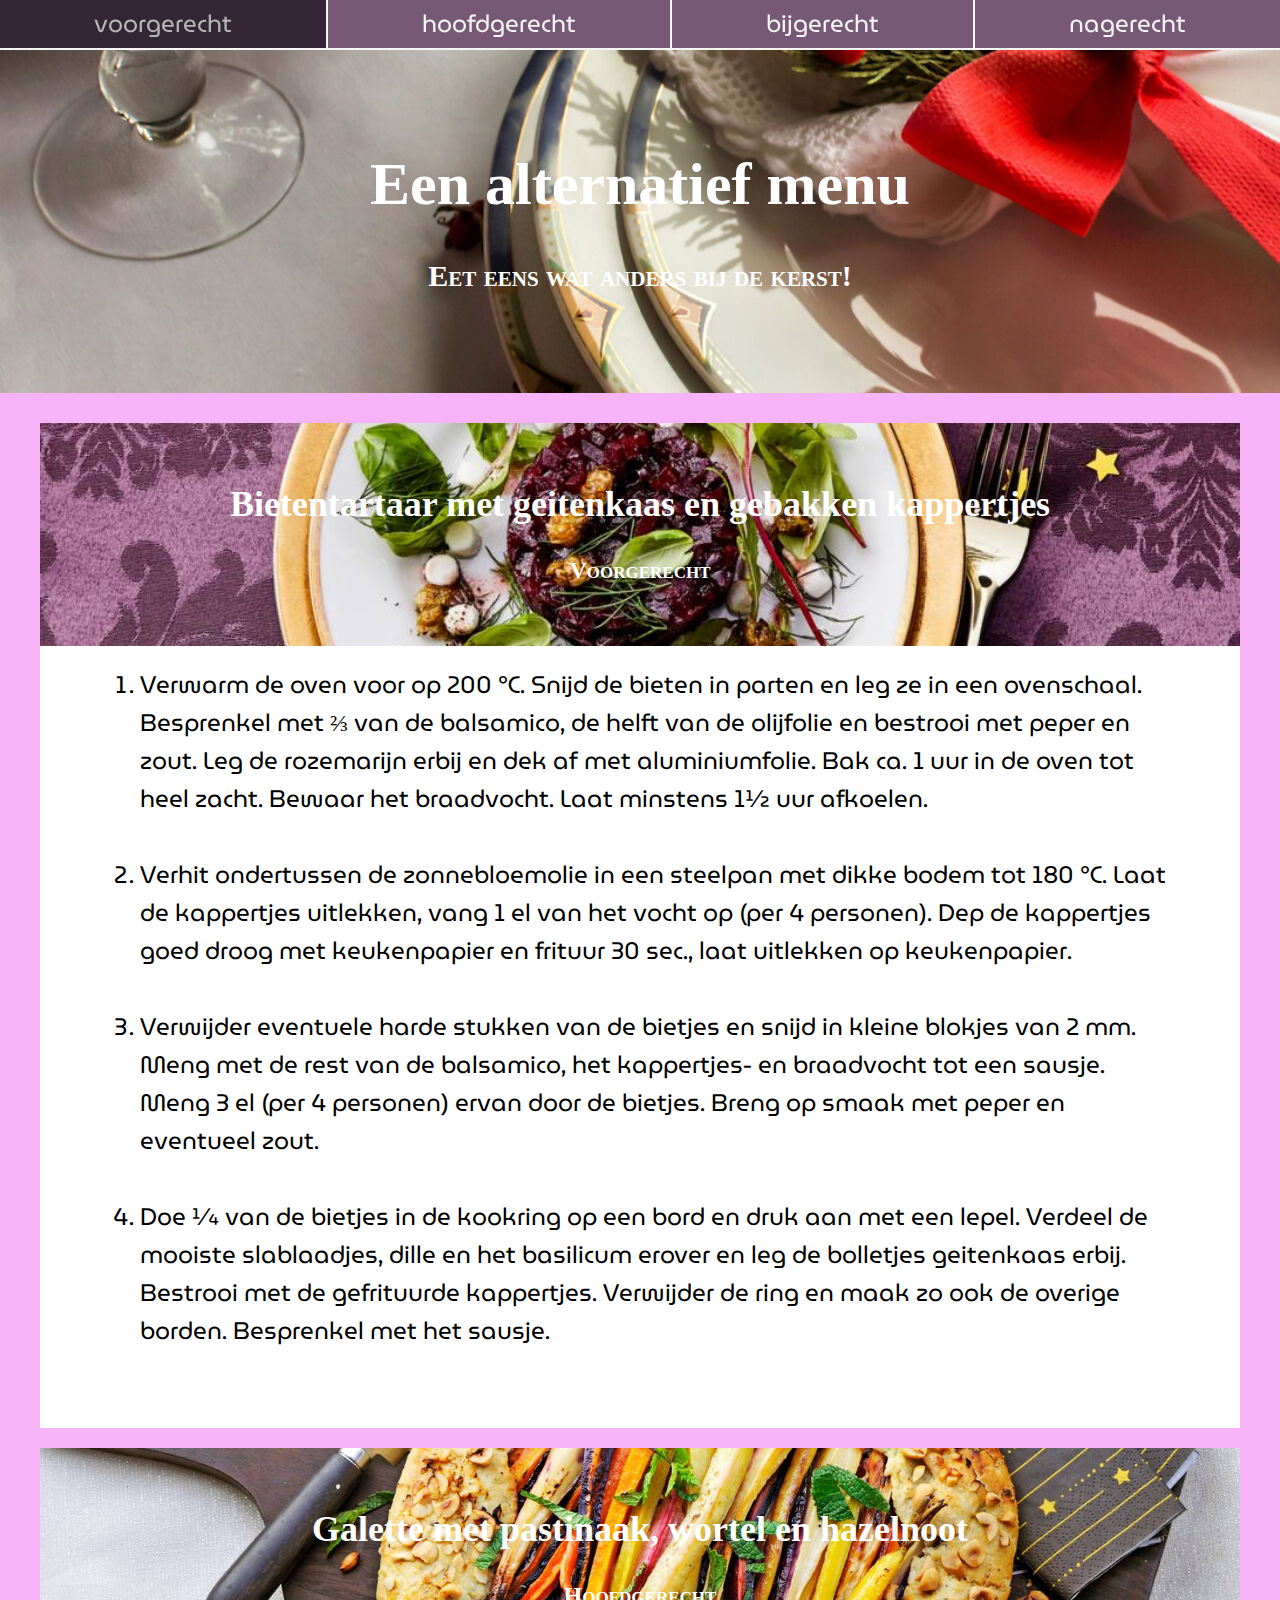
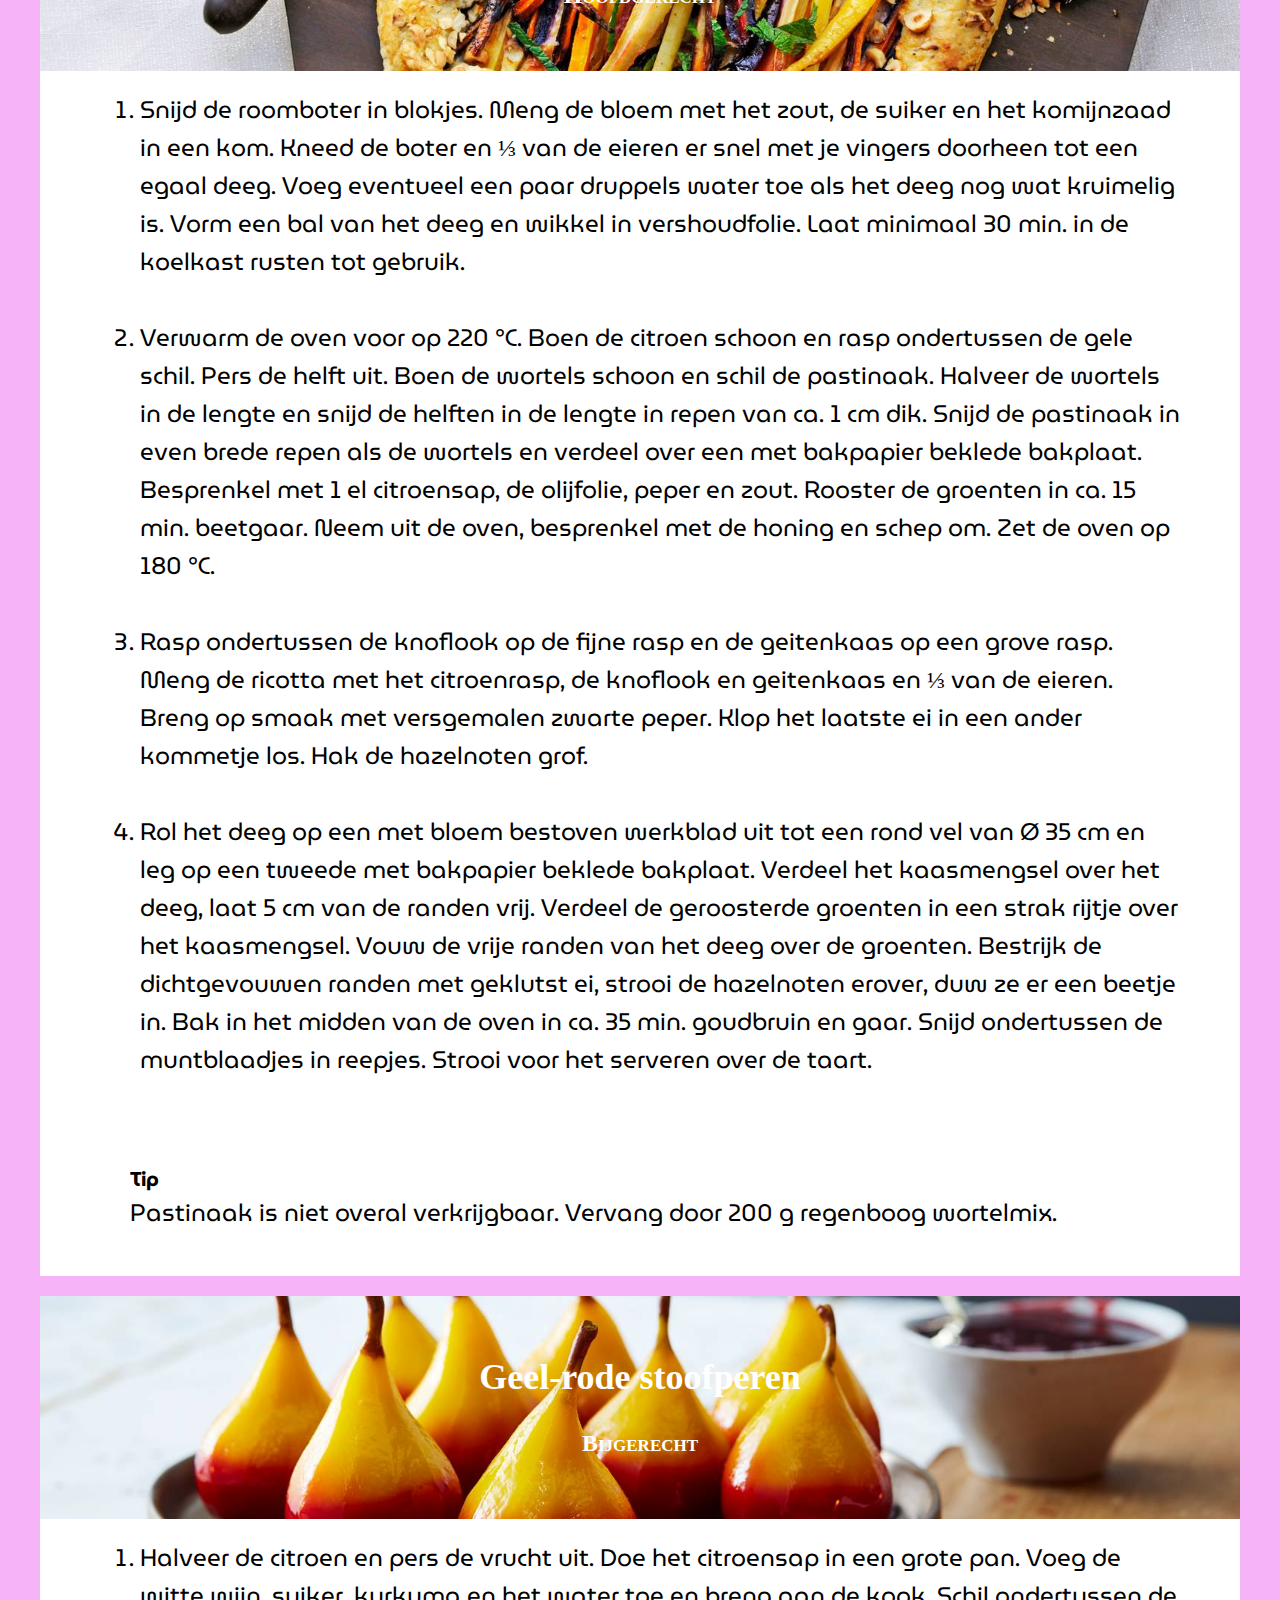
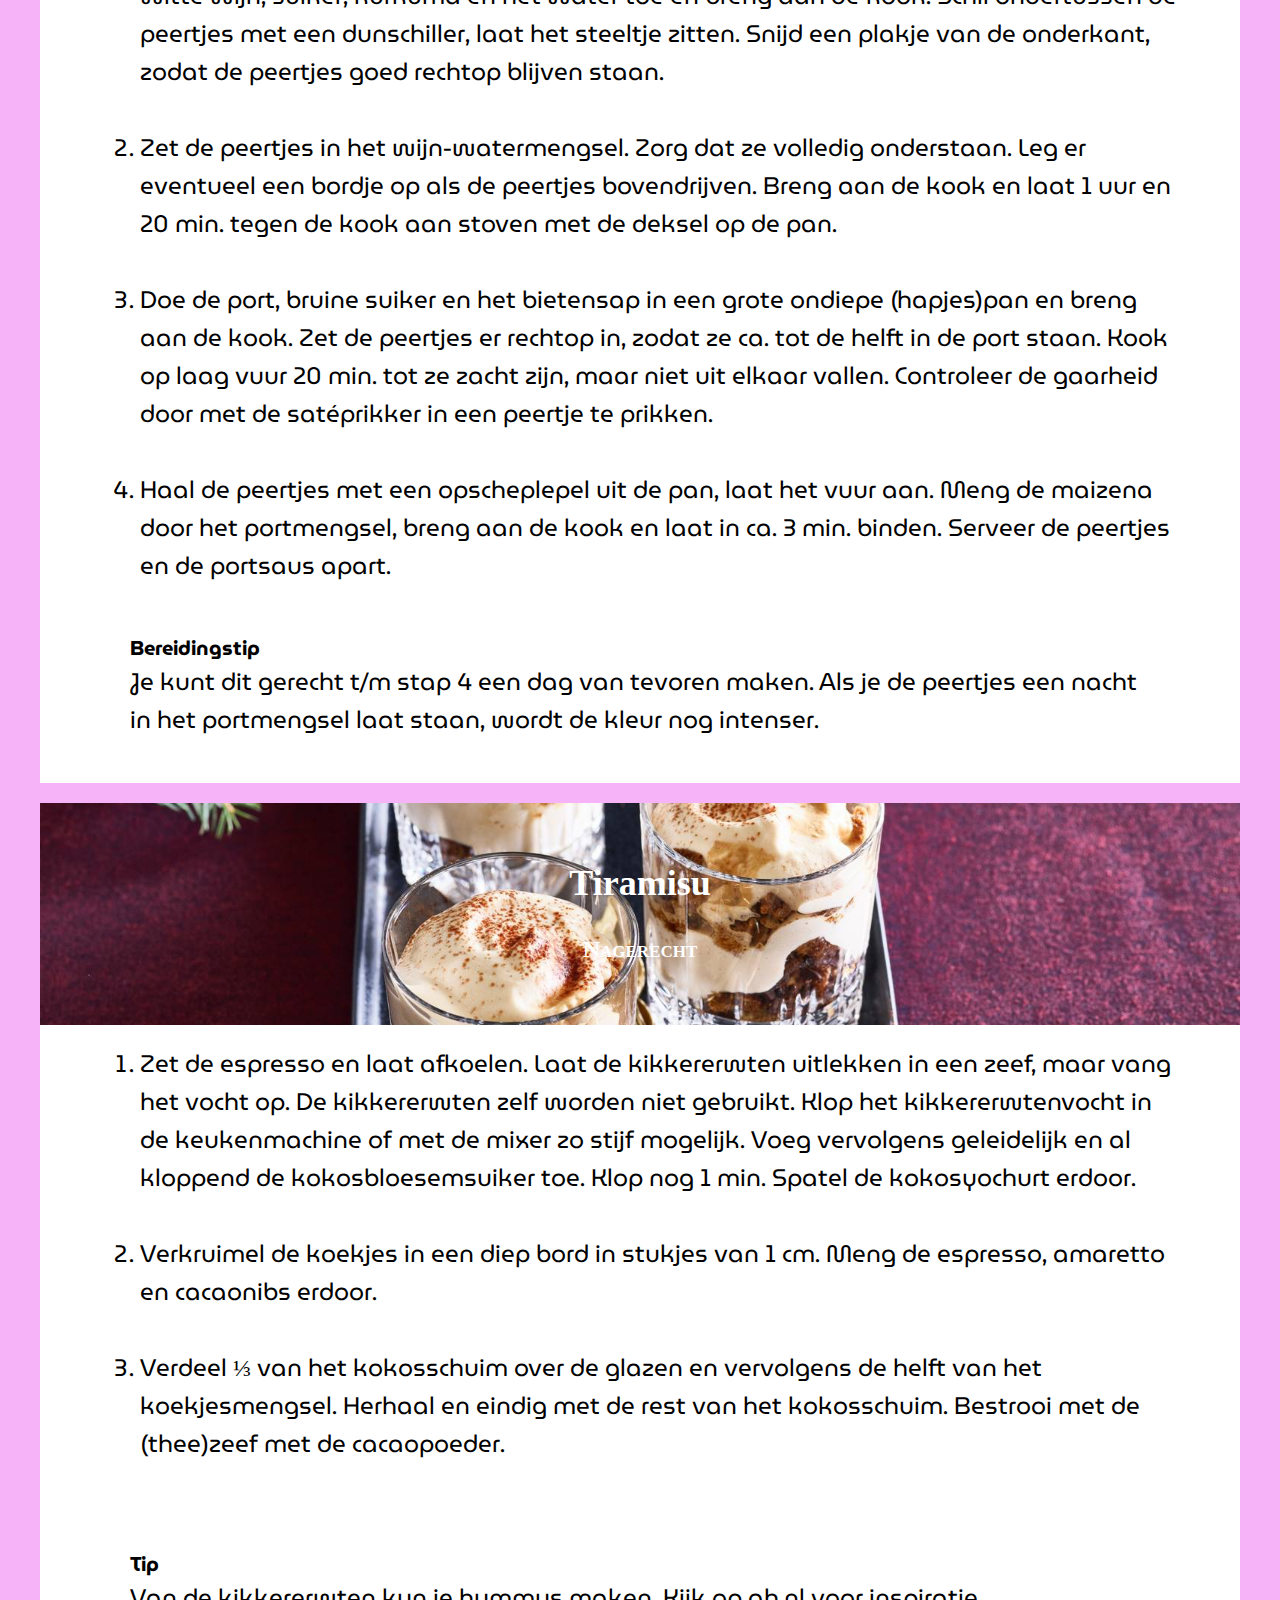
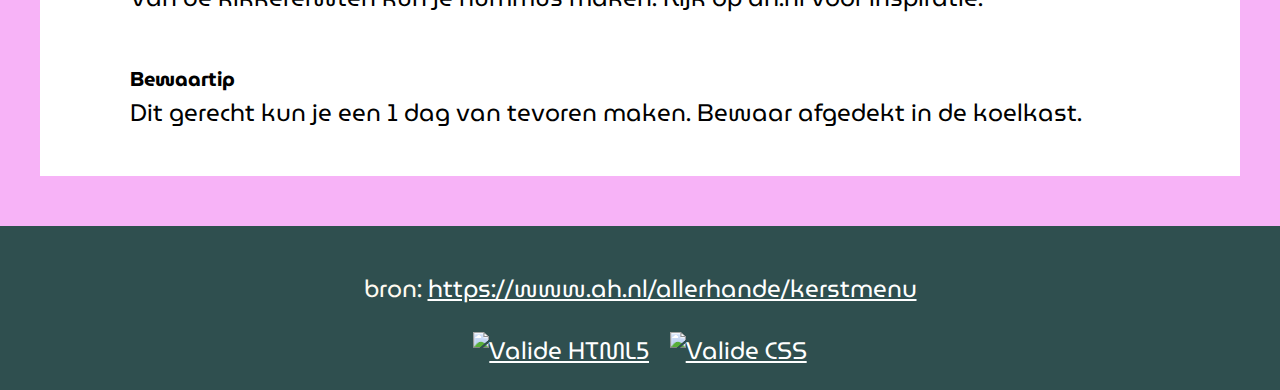
==== Menu/index.html @ 79c2a3ba "Menu" ====
<!DOCTYPE html>
<html lang="en">
<head>
    <meta charset="UTF-8">
    <title>Een alternatief menu</title>
    <link rel="stylesheet" href="css/menu.css">
</head>
<body>
    <nav>
        <ul>
            <li><a href="#voor">voorgerecht</a></li>
            <li><a href="#hoofd">hoofdgerecht</a></li>
            <li><a href="#bij">bijgerecht</a></li>
            <li><a href="#na">nagerecht</a></li>
        </ul>
    </nav>
    <header class="header">
        <h1>Een alternatief menu</h1>
        <h4>Eet eens wat anders bij de kerst!</h4>
    </header>
    <main>
        <div id="voor" class="richtpunt"></div>
        <section id="voorgerecht">
            <header >
                <h2>Bietentartaar met geitenkaas en gebakken kappertjes</h2>
                <h4>Voorgerecht</h4>
            </header>
            <ol>
                <li>
                    Verwarm de oven voor op 200 °C. Snijd de bieten in parten en leg ze in een ovenschaal. Besprenkel met ⅔ van de balsamico, de helft van de olijfolie en bestrooi met peper en zout. Leg de rozemarijn erbij en dek af met aluminiumfolie. Bak ca. 1 uur in de oven tot heel zacht. Bewaar het braadvocht. Laat minstens 1½ uur afkoelen.
                </li> <br>
                <li>
                    Verhit ondertussen de zonnebloemolie in een steelpan met dikke bodem tot 180 °C. Laat de kappertjes uitlekken, vang 1 el van het vocht op (per 4 personen). Dep de kappertjes goed droog met keukenpapier en frituur 30 sec., laat uitlekken op keukenpapier.
                </li> <br>
                <li>
                    Verwijder eventuele harde stukken van de bietjes en snijd in kleine blokjes van 2 mm. Meng met de rest van de balsamico, het kappertjes- en braadvocht tot een sausje. Meng 3 el (per 4 personen) ervan door de bietjes. Breng op smaak met peper en eventueel zout.
                </li> <br>
                <li>
                    Doe 1⁄4 van de bietjes in de kookring op een bord en druk aan met een lepel. Verdeel de mooiste slablaadjes, dille en het basilicum erover en leg de bolletjes geitenkaas erbij. Bestrooi met de gefrituurde kappertjes. Verwijder de ring en maak zo ook de overige borden. Besprenkel met het sausje.
            </ol>
        </li> <br>
        </section>

        <div id="hoofd" class="richtpunt"></div>
        <section id="hoofdgerecht">
            <header>
                <h2>Ga­let­te met pas­ti­naak, wor­tel en ha­zel­noot</h2>
                <h4>Hoofdgerecht</h4>
            </header>
            <ol>
                <li>
                    Snijd de roomboter in blokjes. Meng de bloem met het zout, de suiker en het komijnzaad in een kom. Kneed de boter en ⅓ van de eieren er snel met je vingers doorheen tot een egaal deeg. Voeg eventueel een paar druppels water toe als het deeg nog wat kruimelig is. Vorm een bal van het deeg en wikkel in vershoudfolie. Laat minimaal 30 min. in de koelkast rusten tot gebruik.
                </li> <br>
                <li>
                    Verwarm de oven voor op 220 °C. Boen de citroen schoon en rasp ondertussen de gele schil. Pers de helft uit. Boen de wortels schoon en schil de pastinaak. Halveer de wortels in de lengte en snijd de helften in de lengte in repen van ca. 1 cm dik. Snijd de pastinaak in even brede repen als de wortels en verdeel over een met bakpapier beklede bakplaat. Besprenkel met 1 el citroensap, de olijfolie, peper en zout. Rooster de groenten in ca. 15 min. beetgaar. Neem uit de oven, besprenkel met de honing en schep om. Zet de oven op 180 °C.
                </li> <br>
                <li>
                    Rasp ondertussen de knoflook op de fijne rasp en de geitenkaas op een grove rasp. Meng de ricotta met het citroenrasp, de knoflook en geitenkaas en ⅓ van de eieren. Breng op smaak met versgemalen zwarte peper. Klop het laatste ei in een ander kommetje los. Hak de hazelnoten grof.
                </li> <br>
                <li>
                    Rol het deeg op een met bloem bestoven werkblad uit tot een rond vel van Ø 35 cm en leg op een tweede met bakpapier beklede bakplaat. Verdeel het kaasmengsel over het deeg, laat 5 cm van de randen vrij. Verdeel de geroosterde groenten in een strak rijtje over het kaasmengsel. Vouw de vrije randen van het deeg over de groenten.
Bestrijk de dichtgevouwen randen met geklutst ei, strooi de hazelnoten erover, duw ze er een beetje in. Bak in het midden van de oven in ca. 35 min. goudbruin en gaar. Snijd ondertussen de muntblaadjes in reepjes. Strooi voor het serveren over de taart.
                </li> <br>
            </ol>
            <h6>Tip</h6>
            <p>
            Pastinaak is niet overal verkrijgbaar. Vervang door 200 g regenboog wortelmix.
            </p>
            
        </section>

        <div id="bij" class="richtpunt"></div>
        <section id="bijgerecht">
            <header>
                <h2>Geel-ro­de stoof­pe­ren</h2>
                <h4>Bijgerecht</h4>
            </header>
            <ol>
                <li>
                    Halveer de citroen en pers de vrucht uit. Doe het citroensap in een grote pan. Voeg de witte wijn, suiker, kurkuma en het water toe en breng aan de kook.
Schil ondertussen de peertjes met een dunschiller, laat het steeltje zitten. Snijd een plakje van de onderkant, zodat de peertjes goed rechtop blijven staan.
                </li> <br>
                <li>
                    Zet de peertjes in het wijn-watermengsel. Zorg dat ze volledig onderstaan. Leg er eventueel een bordje op als de peertjes bovendrijven. Breng aan de kook en laat 1 uur en 20 min. tegen de kook aan stoven met de deksel op de pan.
                </li> <br>
                <li>
                    Doe de port, bruine suiker en het bietensap in een grote ondiepe (hapjes)pan en breng aan de kook. Zet de peertjes er rechtop in, zodat ze ca. tot de helft in de port staan. Kook op laag vuur 20 min. tot ze zacht zijn, maar niet uit elkaar vallen. Controleer de gaarheid door met de satéprikker in een peertje te prikken.
                </li> <br>
                <li>
                    Haal de peertjes met een opscheplepel uit de pan, laat het vuur aan. Meng de maizena door het portmengsel, breng aan de kook en laat in ca. 3 min. binden. Serveer de peertjes en de portsaus apart.
                
            </ol>
            <h6>
                Bereidingstip
            </h6>
            <p>
                Je kunt dit gerecht t/m stap 4 een dag van tevoren maken. Als je de peertjes een nacht in het portmengsel laat staan, wordt de kleur nog intenser.
            </p>
        </section>

        <div id="na" class="richtpunt"></div>
        <section id="nagerecht">
            <header>
                <h2>Tiramisu</h2>
                <h4>Nagerecht</h4>
            </header>
            <ol>
                <li>
                    Zet de espresso en laat afkoelen. Laat de kikkererwten uitlekken in een zeef, maar vang het vocht op. De kikkererwten zelf worden niet gebruikt. Klop het kikkererwtenvocht in de keukenmachine of met de mixer zo stijf mogelijk. Voeg vervolgens geleidelijk en al kloppend de kokosbloesemsuiker toe. Klop nog 1 min. Spatel de kokosyochurt erdoor.
                </li> <br>
                <li>
                    Verkruimel de koekjes in een diep bord in stukjes van 1 cm. Meng de espresso, amaretto en cacaonibs erdoor.
                </li> <br>
                <li>
                    Verdeel ⅓ van het kokosschuim over de glazen en vervolgens de helft van het koekjesmengsel. Herhaal en eindig met de rest van het kokosschuim. Bestrooi met de (thee)zeef met de cacaopoeder.
                </li> <br>
            </ol>
            <h6>
                Tip
            </h6>
            <p>
                Van de kikkererwten kun je hummus maken. Kijk op ah.nl voor inspiratie.
            </p>
            <h6>
                Bewaartip
            </h6>
            <p>
                Dit gerecht kun je een 1 dag van tevoren maken. Bewaar afgedekt in de koelkast.
            </p>
        </section>
    </main>
    <footer>
        <p>
            bron: <a href="https://www.ah.nl/allerhande/kerstmenu">https://www.ah.nl/allerhande/kerstmenu</a>
        </p>
        <div class="validatie">
            <a href="http://validator.w3.org/check?uri=referer" target="_blank">
                <img src="https://blanken5.home.xs4all.nl/afb/valid-html5-blue.png" alt="Valide HTML5"></a>
            <a href="http://jigsaw.w3.org/css-validator/check/referer" target="_blank">
                <img src="http://jigsaw.w3.org/css-validator/images/vcss-blue.gif" alt="Valide CSS">
            </a>
        </div>
    </footr>
</body>
</html>
---- Menu/css/menu.css ----
@import url('https://fonts.googleapis.com/css2?family=Anton&family=MuseoModerno:wght@200&display=swap');


html {
    scroll-behavior: smooth;
}
body {
    padding: 0;
    margin: 0;
    background-color: rgb(247, 179, 247);
    font-family: 'MuseoModerno', cursive;
    font-size: 24px;
}


nav{
    background-color: #0c0c0c8a;
    position: sticky;
    top: 0;
}
nav ul {
    list-style-type: none;
    padding: 0;
    margin: 0;
    display: flex;
    text-align: center;
}
nav li {
    flex: 1 0 auto;
    border-bottom: solid 2px whitesmoke;
}
nav li + li {
    border-left: solid 2px whitesmoke;
}
nav a{
    color: whitesmoke;
    text-decoration: none;
    display: block;
    padding: 5px 5px;
    
}

nav a:hover {
    background-color: rgba(0, 0, 0, 0.568);
    color: rgb(182, 182, 182);
}

.header {
    padding: 2em;
    margin: 0;
    text-align: center;
    font-size: 30px;
    color: whitesmoke;
    background-image: url(../afb/Kerstmenu.jpeg);
    background-position: center;
}

main {
    max-width: 1200px;
    margin: 0 auto;
    padding: 30px;
}
.richtpunt {
    position: relative;
    top: -40px;
    display: block;
    visibility: hidden;
}
section {
    background-color: white;
    padding-bottom: 20px;
    margin-bottom: 20px; 
}
section header {
    background-size: cover;
    background-position: center;
    padding: 30px;
}
#voorgerecht header {
    background-image: url(../afb/bietentartaar.jpg);
}
#hoofdgerecht header {
    background-image: url(../afb/pastinaak.jpg);
}
#bijgerecht header {
    background-image: url(../afb/stoofpeertjes.jpg);
}
#nagerecht header {
    background-image: url(../afb/tiramisu.jpg);
}

h1, h2, h4 {
    font-family: 'verdana', sans-serif;
    color: white;
    text-align: center; 
    font-family: 'Brush Script MT', cursive;
    
}

h4 {
    font-variant: small-caps;
}
h6 {
    margin-bottom: -25px;
    font-size: 20px;
}

section ol {
    margin: 20px 60px;
}
section p, section h6 {
    padding: 0px 90px
}

footer {
    background-color: darkslategrey;
    color: floralwhite;
    text-align: center;
    padding: 20px;
}
footer a {
    color: rgb(255, 255, 255);
}

.validatie img {
    height: 1em;
    width: auto;
    border: 0;
    margin: 0 .3em;
}
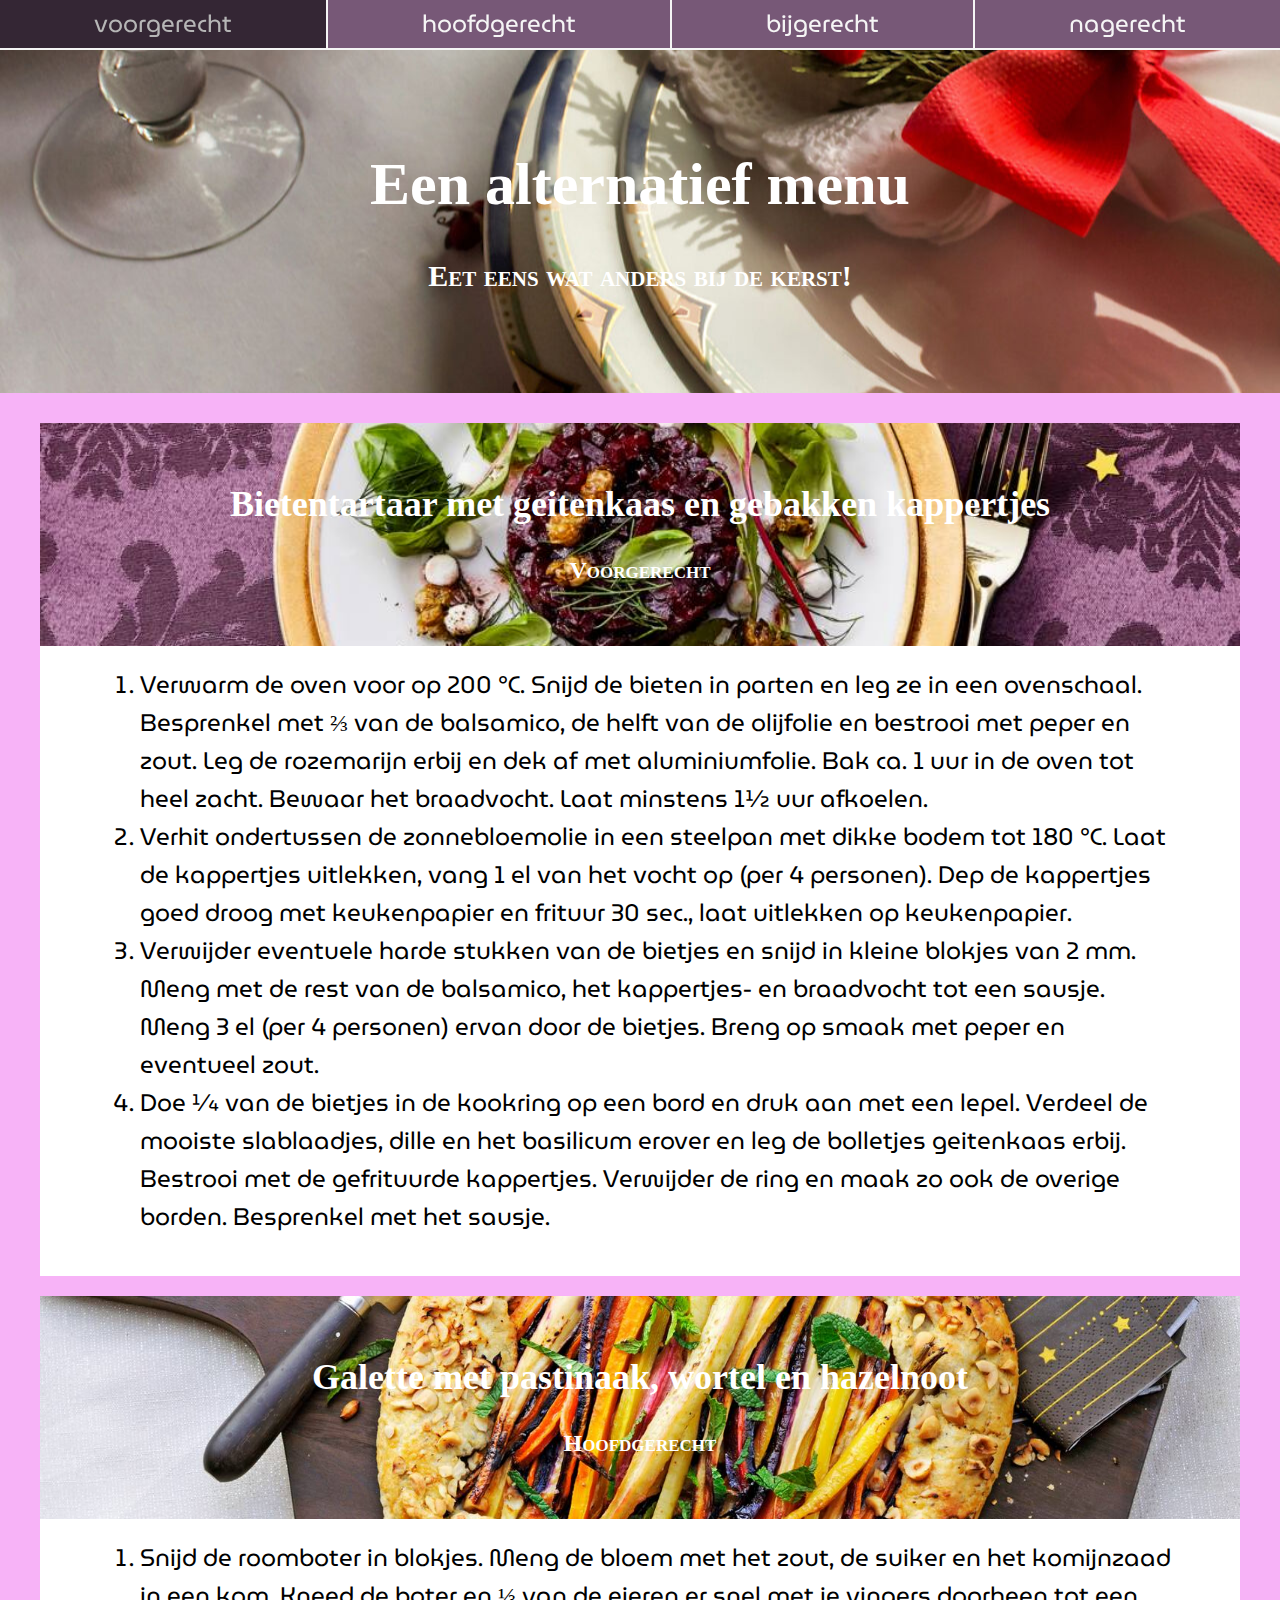
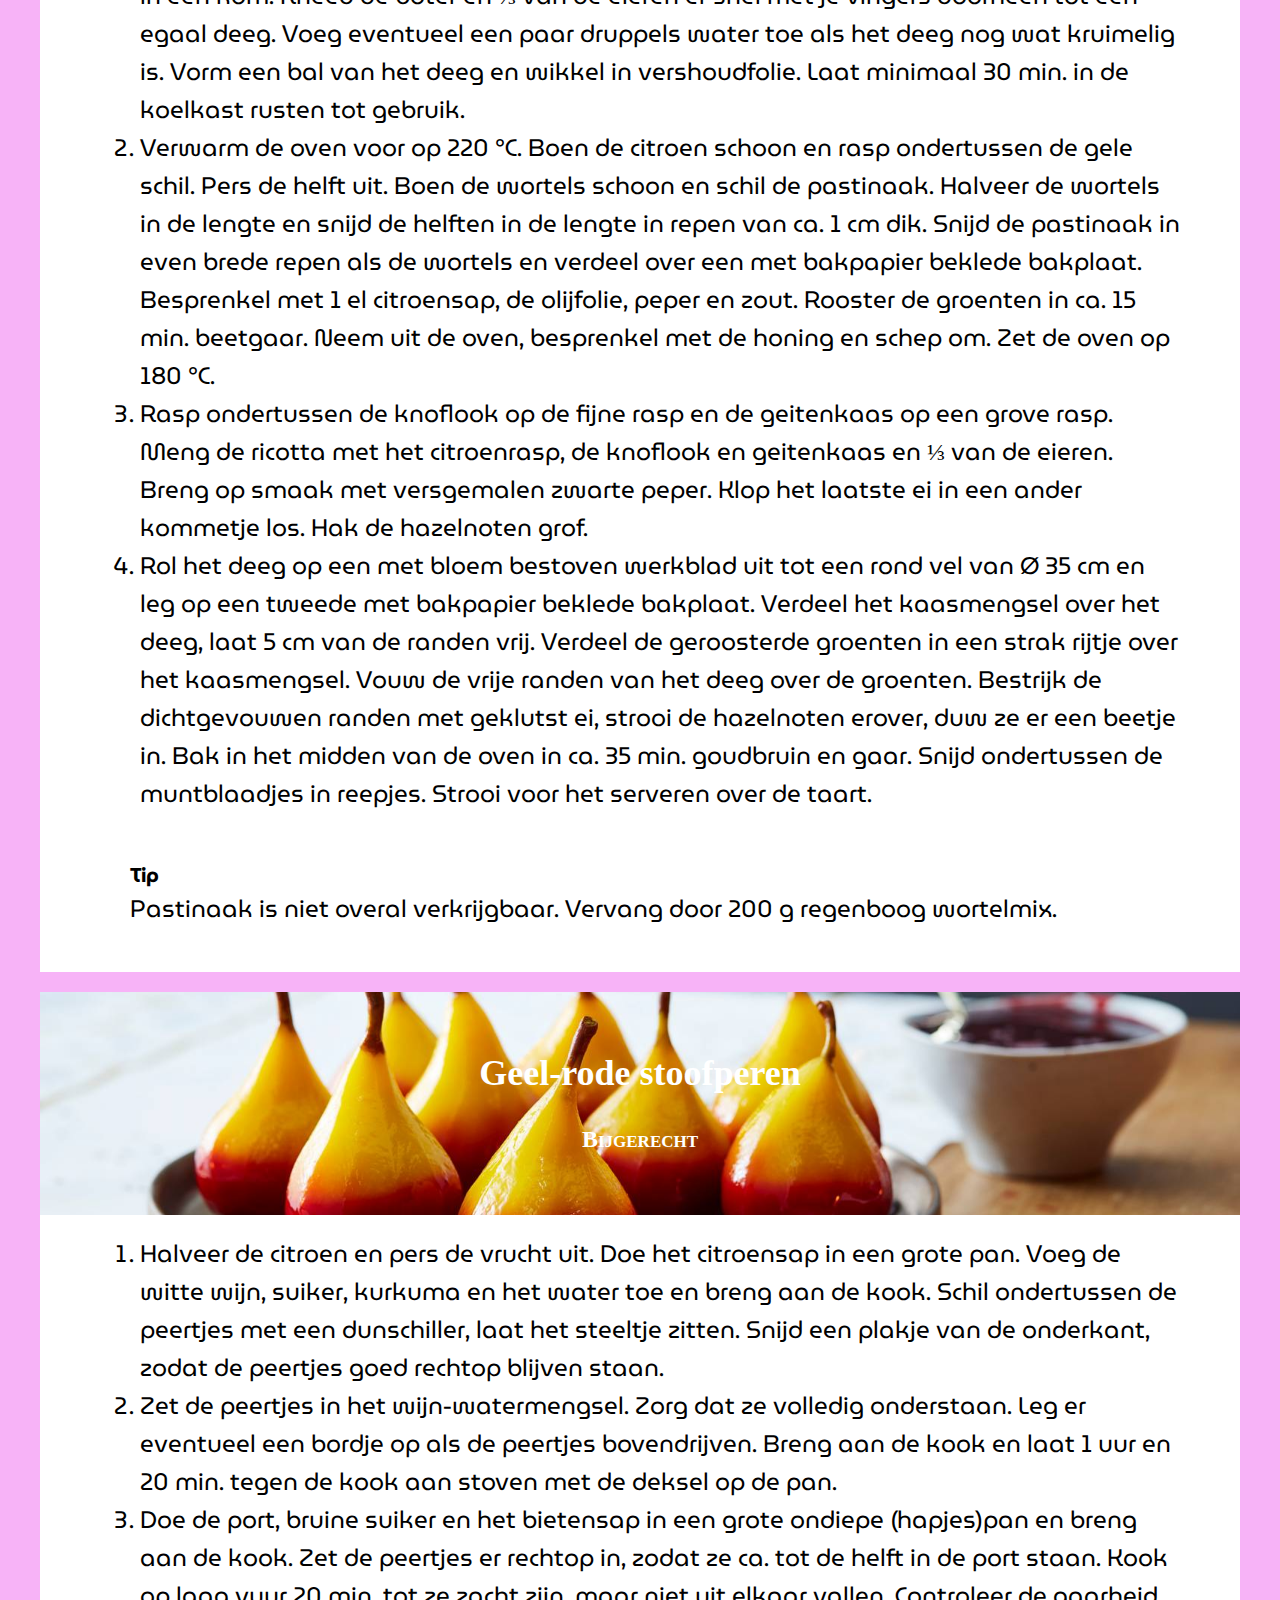
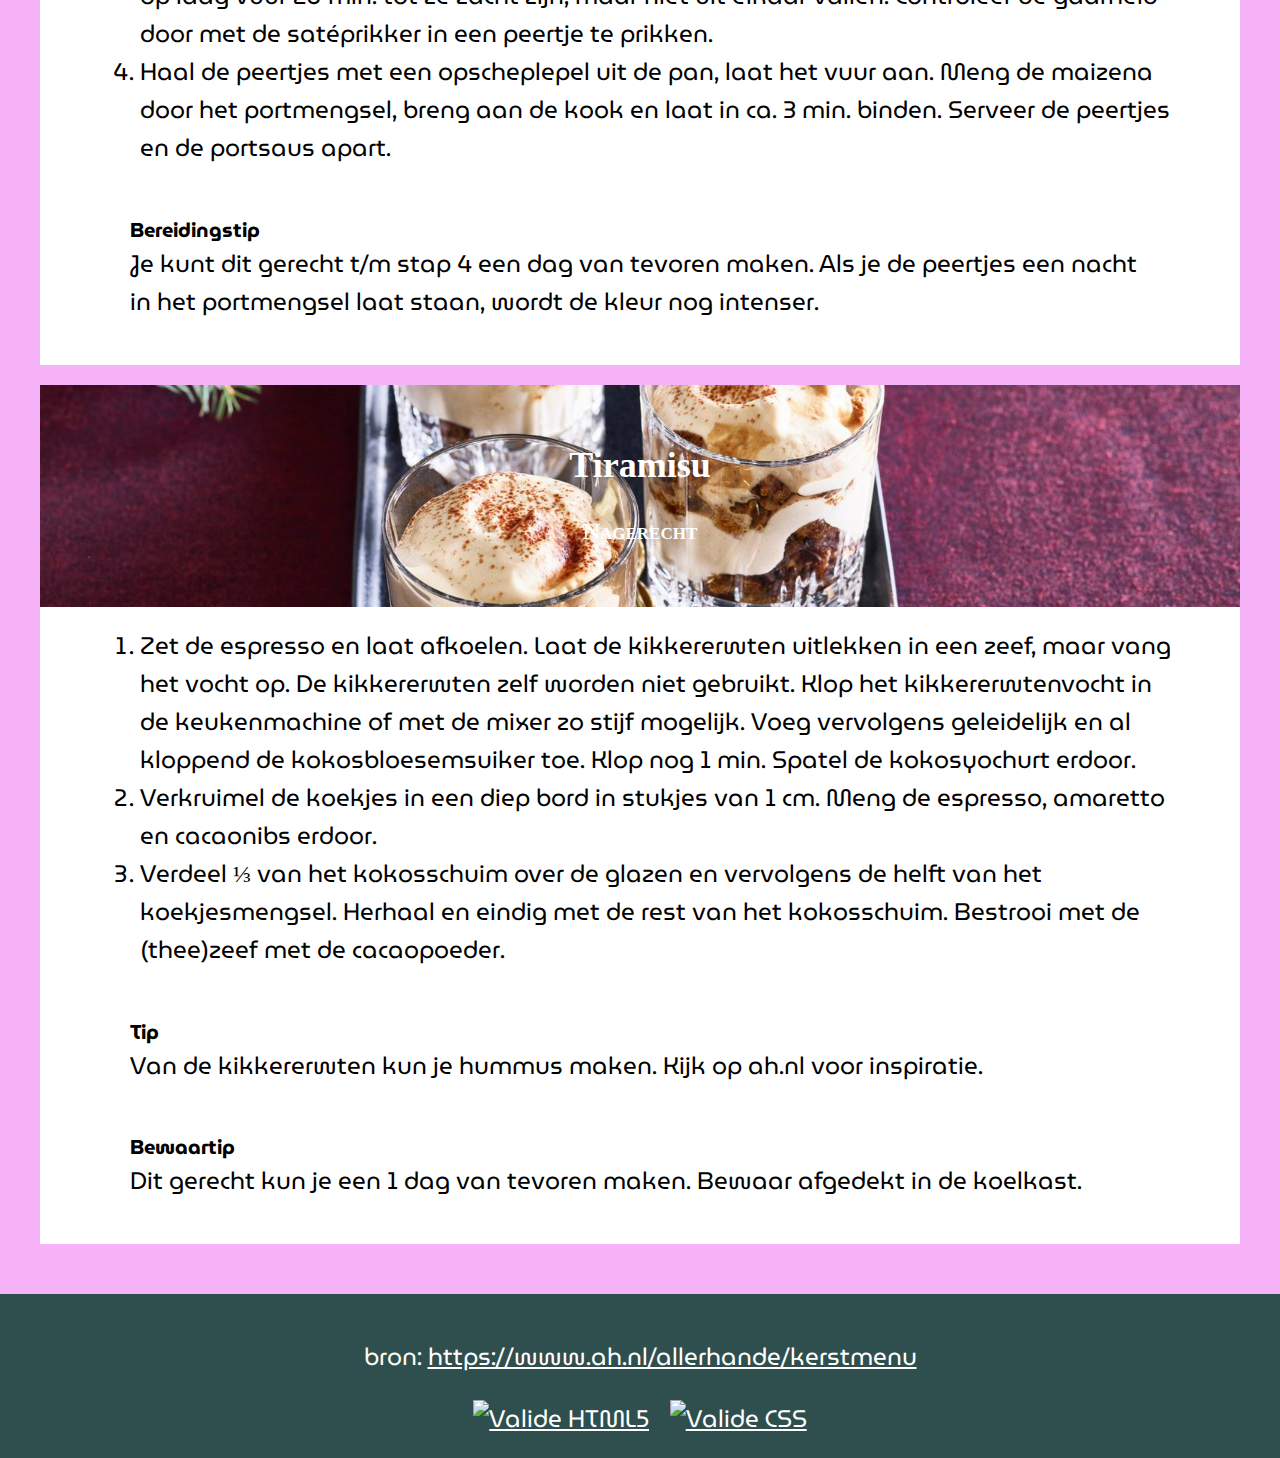
==== commit cdd4b1fa: "Update index.html" ====
--- a/Menu/index.html
+++ b/Menu/index.html
@@ -28,17 +28,17 @@
             <ol>
                 <li>
                     Verwarm de oven voor op 200 °C. Snijd de bieten in parten en leg ze in een ovenschaal. Besprenkel met ⅔ van de balsamico, de helft van de olijfolie en bestrooi met peper en zout. Leg de rozemarijn erbij en dek af met aluminiumfolie. Bak ca. 1 uur in de oven tot heel zacht. Bewaar het braadvocht. Laat minstens 1½ uur afkoelen.
-                </li> <br>
+                </li>
                 <li>
                     Verhit ondertussen de zonnebloemolie in een steelpan met dikke bodem tot 180 °C. Laat de kappertjes uitlekken, vang 1 el van het vocht op (per 4 personen). Dep de kappertjes goed droog met keukenpapier en frituur 30 sec., laat uitlekken op keukenpapier.
-                </li> <br>
+                </li>
                 <li>
                     Verwijder eventuele harde stukken van de bietjes en snijd in kleine blokjes van 2 mm. Meng met de rest van de balsamico, het kappertjes- en braadvocht tot een sausje. Meng 3 el (per 4 personen) ervan door de bietjes. Breng op smaak met peper en eventueel zout.
-                </li> <br>
+                </li>
                 <li>
                     Doe 1⁄4 van de bietjes in de kookring op een bord en druk aan met een lepel. Verdeel de mooiste slablaadjes, dille en het basilicum erover en leg de bolletjes geitenkaas erbij. Bestrooi met de gefrituurde kappertjes. Verwijder de ring en maak zo ook de overige borden. Besprenkel met het sausje.
             </ol>
-        </li> <br>
+        </li>
         </section>
 
         <div id="hoofd" class="richtpunt"></div>
@@ -50,17 +50,17 @@
             <ol>
                 <li>
                     Snijd de roomboter in blokjes. Meng de bloem met het zout, de suiker en het komijnzaad in een kom. Kneed de boter en ⅓ van de eieren er snel met je vingers doorheen tot een egaal deeg. Voeg eventueel een paar druppels water toe als het deeg nog wat kruimelig is. Vorm een bal van het deeg en wikkel in vershoudfolie. Laat minimaal 30 min. in de koelkast rusten tot gebruik.
-                </li> <br>
+                </li>
                 <li>
                     Verwarm de oven voor op 220 °C. Boen de citroen schoon en rasp ondertussen de gele schil. Pers de helft uit. Boen de wortels schoon en schil de pastinaak. Halveer de wortels in de lengte en snijd de helften in de lengte in repen van ca. 1 cm dik. Snijd de pastinaak in even brede repen als de wortels en verdeel over een met bakpapier beklede bakplaat. Besprenkel met 1 el citroensap, de olijfolie, peper en zout. Rooster de groenten in ca. 15 min. beetgaar. Neem uit de oven, besprenkel met de honing en schep om. Zet de oven op 180 °C.
-                </li> <br>
+                </li>
                 <li>
                     Rasp ondertussen de knoflook op de fijne rasp en de geitenkaas op een grove rasp. Meng de ricotta met het citroenrasp, de knoflook en geitenkaas en ⅓ van de eieren. Breng op smaak met versgemalen zwarte peper. Klop het laatste ei in een ander kommetje los. Hak de hazelnoten grof.
-                </li> <br>
+                </li>
                 <li>
                     Rol het deeg op een met bloem bestoven werkblad uit tot een rond vel van Ø 35 cm en leg op een tweede met bakpapier beklede bakplaat. Verdeel het kaasmengsel over het deeg, laat 5 cm van de randen vrij. Verdeel de geroosterde groenten in een strak rijtje over het kaasmengsel. Vouw de vrije randen van het deeg over de groenten.
 Bestrijk de dichtgevouwen randen met geklutst ei, strooi de hazelnoten erover, duw ze er een beetje in. Bak in het midden van de oven in ca. 35 min. goudbruin en gaar. Snijd ondertussen de muntblaadjes in reepjes. Strooi voor het serveren over de taart.
-                </li> <br>
+                </li>
             </ol>
             <h6>Tip</h6>
             <p>
@@ -79,13 +79,13 @@
                 <li>
                     Halveer de citroen en pers de vrucht uit. Doe het citroensap in een grote pan. Voeg de witte wijn, suiker, kurkuma en het water toe en breng aan de kook.
 Schil ondertussen de peertjes met een dunschiller, laat het steeltje zitten. Snijd een plakje van de onderkant, zodat de peertjes goed rechtop blijven staan.
-                </li> <br>
+                </li>
                 <li>
                     Zet de peertjes in het wijn-watermengsel. Zorg dat ze volledig onderstaan. Leg er eventueel een bordje op als de peertjes bovendrijven. Breng aan de kook en laat 1 uur en 20 min. tegen de kook aan stoven met de deksel op de pan.
-                </li> <br>
+                </li>
                 <li>
                     Doe de port, bruine suiker en het bietensap in een grote ondiepe (hapjes)pan en breng aan de kook. Zet de peertjes er rechtop in, zodat ze ca. tot de helft in de port staan. Kook op laag vuur 20 min. tot ze zacht zijn, maar niet uit elkaar vallen. Controleer de gaarheid door met de satéprikker in een peertje te prikken.
-                </li> <br>
+                </li>
                 <li>
                     Haal de peertjes met een opscheplepel uit de pan, laat het vuur aan. Meng de maizena door het portmengsel, breng aan de kook en laat in ca. 3 min. binden. Serveer de peertjes en de portsaus apart.
                 
@@ -107,13 +107,13 @@
             <ol>
                 <li>
                     Zet de espresso en laat afkoelen. Laat de kikkererwten uitlekken in een zeef, maar vang het vocht op. De kikkererwten zelf worden niet gebruikt. Klop het kikkererwtenvocht in de keukenmachine of met de mixer zo stijf mogelijk. Voeg vervolgens geleidelijk en al kloppend de kokosbloesemsuiker toe. Klop nog 1 min. Spatel de kokosyochurt erdoor.
-                </li> <br>
+                </li>
                 <li>
                     Verkruimel de koekjes in een diep bord in stukjes van 1 cm. Meng de espresso, amaretto en cacaonibs erdoor.
-                </li> <br>
+                </li>
                 <li>
                     Verdeel ⅓ van het kokosschuim over de glazen en vervolgens de helft van het koekjesmengsel. Herhaal en eindig met de rest van het kokosschuim. Bestrooi met de (thee)zeef met de cacaopoeder.
-                </li> <br>
+                </li>
             </ol>
             <h6>
                 Tip
@@ -142,4 +142,4 @@
         </div>
     </footr>
 </body>
-</html>+</html>
